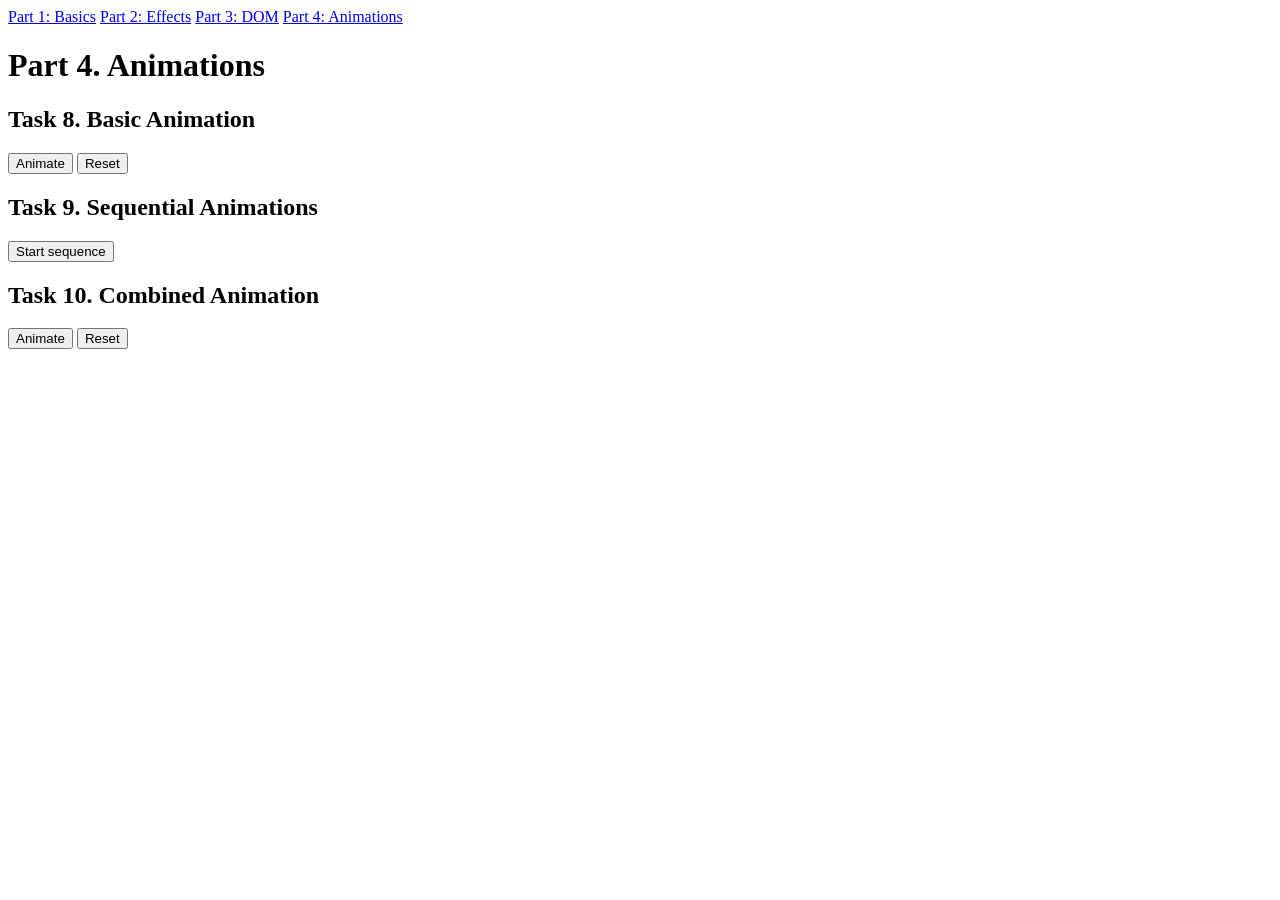
==== animations.html @ 281bb04a "Add files via upload" ====
<!DOCTYPE html>
<html lang="en">
<head>
  <meta charset="UTF-8">
  <meta name="viewport" content="width=device-width, initial-scale=1">
  <title>Part 4. Animations</title>
  <link rel="stylesheet" href="css/style.css">
</head>
<body>
  <nav>
    <a href="index.html">Part 1: Basics</a>
    <a href="effects.html">Part 2: Effects</a>
    <a href="dom.html">Part 3: DOM</a>
    <a href="animations.html" class="active">Part 4: Animations</a>
  </nav>

  <main>
    <h1>Part 4. Animations</h1>

    <section>
      <h2>Task 8. Basic Animation</h2>
      <button id="a8">Animate</button>
      <button id="r8">Reset</button>
      <div class="stage"><div class="box" id="box8"></div></div>
    </section>

    <section>
      <h2>Task 9. Sequential Animations</h2>
      <button id="a9">Start sequence</button>
      <div class="stage"><div class="box" id="box9"></div></div>
    </section>

    <section>
      <h2>Task 10. Combined Animation</h2>
      <button id="a10">Animate</button>
      <button id="r10">Reset</button>
      <div class="stage"><div class="box" id="box10"></div></div>
    </section>
  </main>

  <script src="https://code.jquery.com/jquery-3.7.1.min.js"></script>
  <script src="js/animations.js"></script>
</body>
</html>
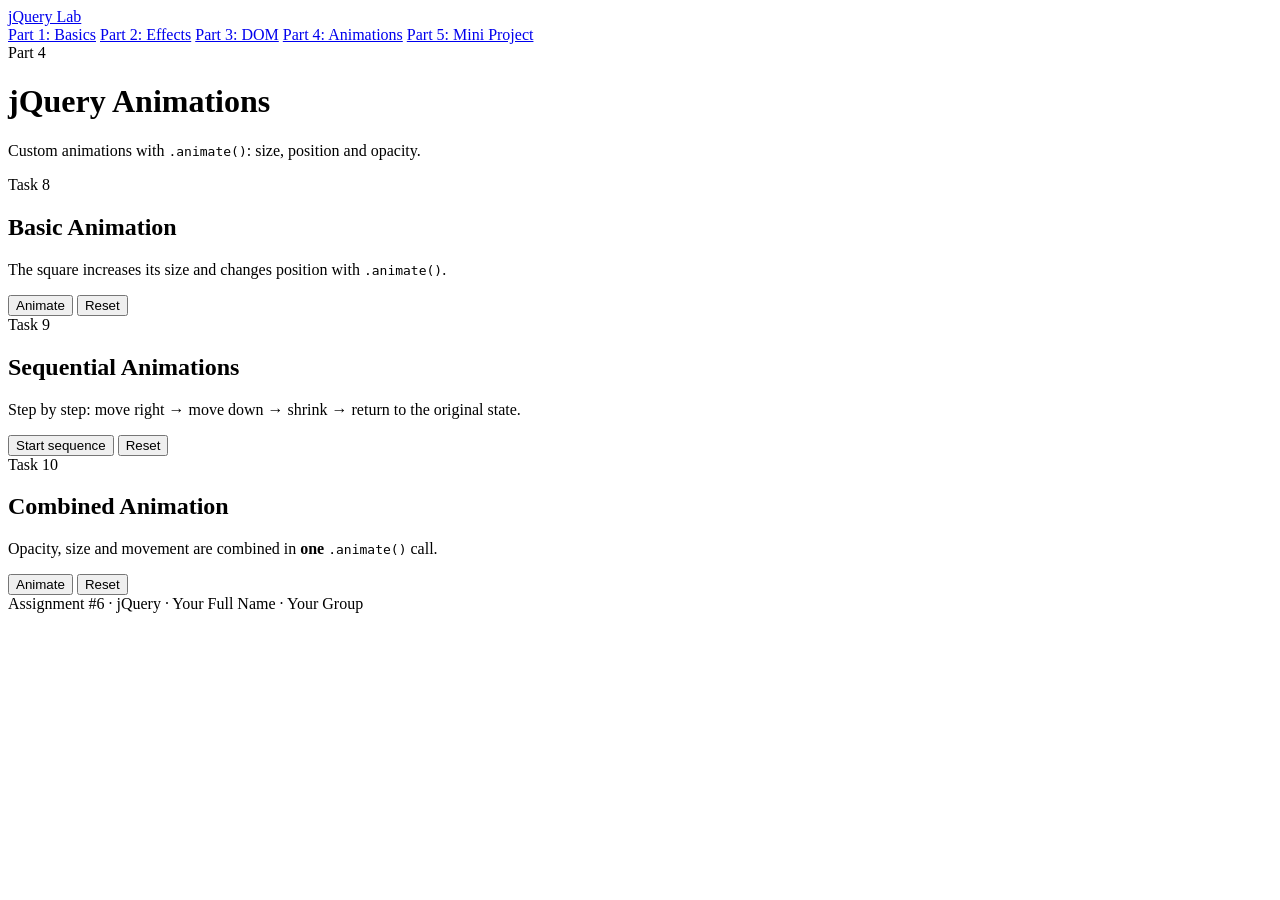
==== commit 42724e11: "Add files via upload" ====
--- a/animations.html
+++ b/animations.html
@@ -3,40 +3,60 @@
 <head>
   <meta charset="UTF-8">
   <meta name="viewport" content="width=device-width, initial-scale=1">
-  <title>Part 4. Animations</title>
+  <title>Part 4 | jQuery Lab</title>
   <link rel="stylesheet" href="css/style.css">
 </head>
 <body>
-  <nav>
-    <a href="index.html">Part 1: Basics</a>
-    <a href="effects.html">Part 2: Effects</a>
-    <a href="dom.html">Part 3: DOM</a>
-    <a href="animations.html" class="active">Part 4: Animations</a>
-  </nav>
+  <header class="navbar">
+    <a class="brand" href="index.html">jQuery Lab</a>
+    <nav class="nav-links">
+      <a href="index.html">Part 1: Basics</a>
+      <a href="effects.html">Part 2: Effects</a>
+      <a href="dom.html">Part 3: DOM</a>
+      <a href="animations.html" class="active">Part 4: Animations</a>
+      <a href="project.html">Part 5: Mini Project</a>
+    </nav>
+  </header>
 
-  <main>
-    <h1>Part 4. Animations</h1>
+  <div class="hero">
+    <span class="tag">Part 4</span>
+    <h1>jQuery <span>Animations</span></h1>
+    <p>Custom animations with <code>.animate()</code>: size, position and opacity.</p>
+  </div>
 
-    <section>
-      <h2>Task 8. Basic Animation</h2>
-      <button id="a8">Animate</button>
-      <button id="r8">Reset</button>
+  <main class="container">
+    <section class="card">
+      <div class="card-head"><span class="badge">Task 8</span><h2>Basic Animation</h2></div>
+      <p class="desc">The square increases its size and changes position with <code>.animate()</code>.</p>
       <div class="stage"><div class="box" id="box8"></div></div>
+      <div class="btns">
+        <button class="btn" id="a8">Animate</button>
+        <button class="btn ghost" id="r8">Reset</button>
+      </div>
     </section>
 
-    <section>
-      <h2>Task 9. Sequential Animations</h2>
-      <button id="a9">Start sequence</button>
+    <section class="card">
+      <div class="card-head"><span class="badge">Task 9</span><h2>Sequential Animations</h2></div>
+      <p class="desc">Step by step: move right → move down → shrink → return to the original state.</p>
       <div class="stage"><div class="box" id="box9"></div></div>
+      <div class="btns">
+        <button class="btn" id="a9">Start sequence</button>
+        <button class="btn ghost" id="r9">Reset</button>
+      </div>
     </section>
 
-    <section>
-      <h2>Task 10. Combined Animation</h2>
-      <button id="a10">Animate</button>
-      <button id="r10">Reset</button>
+    <section class="card">
+      <div class="card-head"><span class="badge">Task 10</span><h2>Combined Animation</h2></div>
+      <p class="desc">Opacity, size and movement are combined in <b>one</b> <code>.animate()</code> call.</p>
       <div class="stage"><div class="box" id="box10"></div></div>
+      <div class="btns">
+        <button class="btn" id="a10">Animate</button>
+        <button class="btn ghost" id="r10">Reset</button>
+      </div>
     </section>
   </main>
+
+  <footer>Assignment #6 · jQuery · Your Full Name · Your Group</footer>
 
   <script src="https://code.jquery.com/jquery-3.7.1.min.js"></script>
   <script src="js/animations.js"></script>
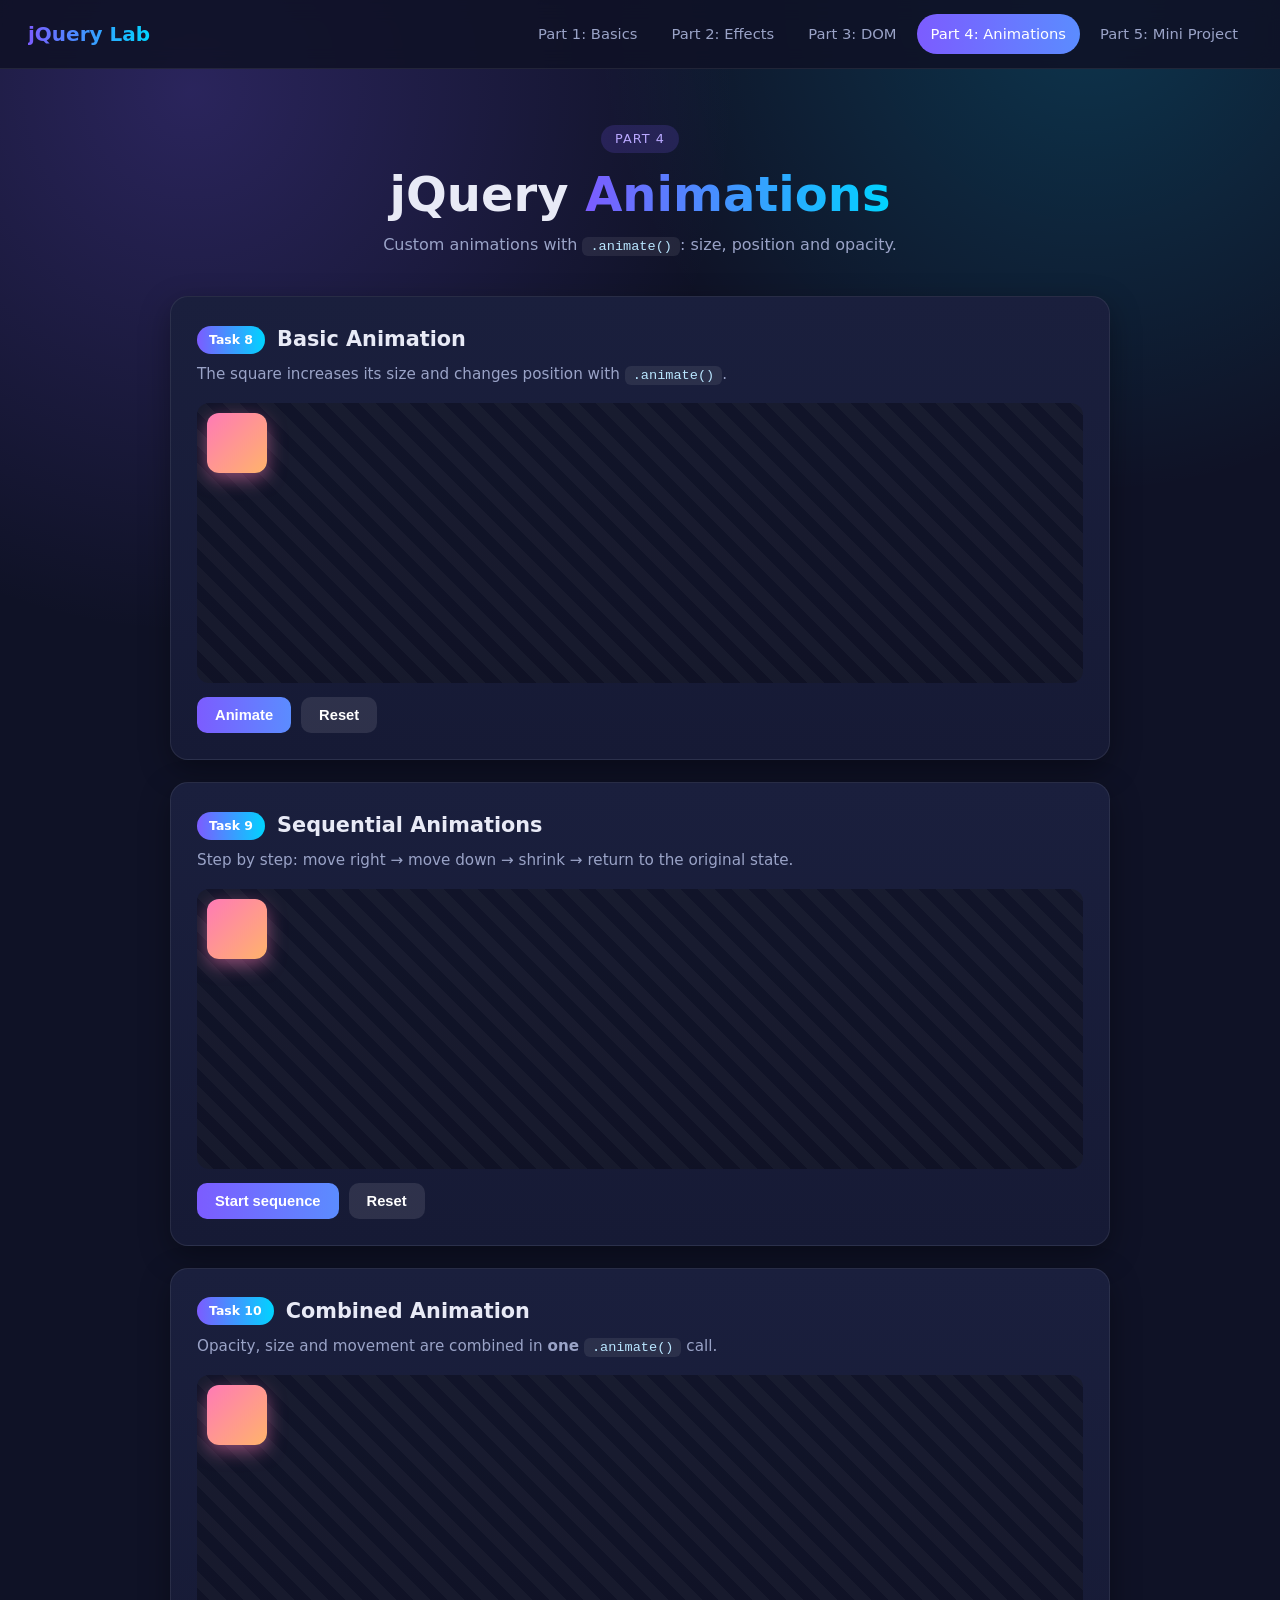
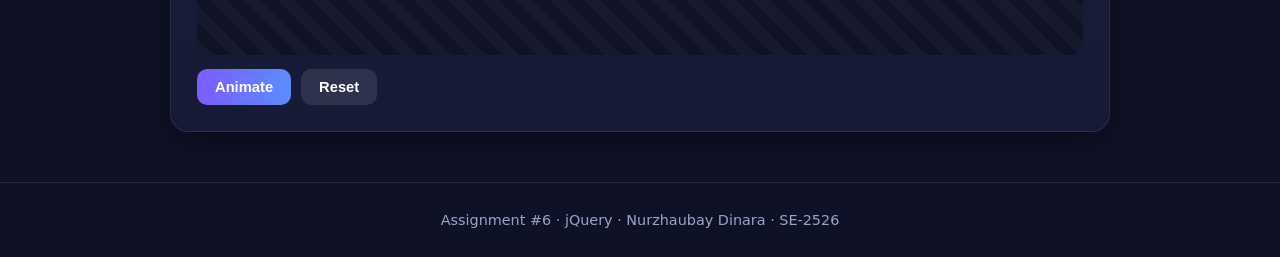
==== commit 428e2b25: "Update animations.html Updated footer with author's name and group information." ====
--- a/animations.html
+++ b/animations.html
@@ -56,9 +56,9 @@
     </section>
   </main>
 
-  <footer>Assignment #6 · jQuery · Your Full Name · Your Group</footer>
+  <footer>Assignment #6 · jQuery · Nurzhaubay Dinara · SE-2526</footer>
 
   <script src="https://code.jquery.com/jquery-3.7.1.min.js"></script>
   <script src="js/animations.js"></script>
 </body>
-</html>+</html>
--- a/css/style.css
+++ b/css/style.css
@@ -0,0 +1,166 @@
+:root {
+  --bg: #0f1226;
+  --card: #1a1f3d;
+  --text: #e8eaf6;
+  --muted: #9aa3c7;
+  --primary: #7c5cff;
+  --cyan: #00d4ff;
+  --pink: #ff7ab6;
+}
+
+* { margin: 0; padding: 0; box-sizing: border-box; }
+
+body {
+  font-family: "Segoe UI", system-ui, -apple-system, Roboto, Arial, sans-serif;
+  background: var(--bg);
+  background-image:
+    radial-gradient(circle at 15% 10%, rgba(124, 92, 255, .25), transparent 40%),
+    radial-gradient(circle at 85% 0%, rgba(0, 212, 255, .18), transparent 35%);
+  background-attachment: fixed;
+  color: var(--text);
+  line-height: 1.6;
+  min-height: 100vh;
+}
+
+/* ---------- NAVBAR ---------- */
+.navbar {
+  position: sticky; top: 0; z-index: 50;
+  display: flex; align-items: center; justify-content: space-between;
+  flex-wrap: wrap; gap: 10px;
+  padding: 14px 28px;
+  background: rgba(15, 18, 38, .88);
+  backdrop-filter: blur(10px);
+  border-bottom: 1px solid rgba(255, 255, 255, .08);
+}
+.brand {
+  font-weight: 800; font-size: 1.25rem; text-decoration: none;
+  background: linear-gradient(90deg, var(--primary), var(--cyan));
+  -webkit-background-clip: text; background-clip: text; color: transparent;
+}
+.nav-links { display: flex; gap: 6px; flex-wrap: wrap; }
+.nav-links a {
+  color: var(--muted); text-decoration: none;
+  padding: 8px 14px; border-radius: 999px; font-size: .92rem;
+  transition: .2s;
+}
+.nav-links a:hover { color: #fff; background: rgba(255, 255, 255, .08); }
+.nav-links a.active { color: #fff; background: linear-gradient(90deg, var(--primary), #5b8cff); }
+
+/* ---------- HERO ---------- */
+.hero { text-align: center; padding: 56px 20px 28px; }
+.hero .tag {
+  display: inline-block; padding: 4px 14px; border-radius: 999px;
+  background: rgba(124, 92, 255, .18); color: #b9a8ff;
+  font-size: .8rem; letter-spacing: .08em; text-transform: uppercase;
+  margin-bottom: 14px;
+}
+.hero h1 { font-size: clamp(2rem, 5vw, 3rem); line-height: 1.15; margin-bottom: 10px; }
+.hero h1 span {
+  background: linear-gradient(90deg, var(--primary), var(--cyan));
+  -webkit-background-clip: text; background-clip: text; color: transparent;
+}
+.hero p { color: var(--muted); max-width: 640px; margin: 0 auto; }
+
+/* ---------- CARDS ---------- */
+.container { max-width: 980px; margin: 0 auto; padding: 10px 20px 50px; display: grid; gap: 22px; }
+.card {
+  background: linear-gradient(180deg, var(--card), #161a35);
+  border: 1px solid rgba(255, 255, 255, .08);
+  border-radius: 18px; padding: 26px;
+  box-shadow: 0 10px 30px rgba(0, 0, 0, .35);
+}
+.card-head { display: flex; align-items: center; gap: 12px; margin-bottom: 6px; flex-wrap: wrap; }
+.card-head h2 { font-size: 1.3rem; }
+.badge {
+  padding: 4px 12px; border-radius: 999px; font-size: .78rem; font-weight: 700;
+  background: linear-gradient(90deg, var(--primary), var(--cyan)); color: #fff;
+}
+.desc { color: var(--muted); margin-bottom: 16px; font-size: .95rem; }
+.demo {
+  background: rgba(0, 0, 0, .25);
+  border: 1px dashed rgba(255, 255, 255, .15);
+  border-radius: 12px; padding: 18px; margin-bottom: 14px;
+}
+.demo h3 { margin-bottom: 8px; }
+.demo p { margin-bottom: 6px; }
+.status { font-weight: 700; color: #2ee59d; }
+code { background: rgba(255, 255, 255, .08); padding: 2px 8px; border-radius: 6px; color: #b9e6ff; font-size: .85rem; }
+
+/* ---------- BUTTONS ---------- */
+.btns { display: flex; gap: 10px; flex-wrap: wrap; }
+.btn {
+  border: 0; cursor: pointer; color: #fff; font-weight: 600; font-size: .92rem;
+  padding: 10px 18px; border-radius: 10px;
+  background: linear-gradient(90deg, var(--primary), #5b8cff);
+  transition: transform .15s, box-shadow .15s;
+}
+.btn:hover { transform: translateY(-2px); box-shadow: 0 6px 18px rgba(124, 92, 255, .45); }
+.btn.alt { background: linear-gradient(90deg, #00a6d6, var(--cyan)); }
+.btn.warn { background: linear-gradient(90deg, #ff5e7e, var(--pink)); }
+.btn.ghost { background: rgba(255, 255, 255, .1); }
+
+/* ---------- MEDIA / PANEL / LIST ---------- */
+.pic { width: 100%; max-width: 320px; border-radius: 12px; display: block; }
+.panel {
+  background: rgba(124, 92, 255, .12);
+  border-left: 4px solid var(--primary);
+  padding: 16px; border-radius: 10px; margin-top: 14px;
+}
+.list { list-style: none; display: grid; gap: 8px; }
+.list li {
+  padding: 10px 14px; border-radius: 10px;
+  background: rgba(255, 255, 255, .06);
+  border-left: 4px solid var(--cyan);
+}
+
+/* ---------- FORM ---------- */
+label { display: block; font-size: .85rem; color: var(--muted); margin: 10px 0 4px; }
+input[type="text"], input[type="email"] {
+  width: 100%; max-width: 360px; padding: 11px 14px; border-radius: 10px;
+  border: 1px solid rgba(255, 255, 255, .15);
+  background: rgba(255, 255, 255, .06); color: var(--text); font-size: 1rem; outline: none;
+}
+input:focus { border-color: var(--primary); box-shadow: 0 0 0 3px rgba(124, 92, 255, .3); }
+.out { margin-top: 14px; padding: 14px; border-radius: 10px; background: rgba(0, 212, 255, .08); }
+.out b { color: var(--cyan); }
+
+/* ---------- ANIMATION STAGE ---------- */
+.stage {
+  position: relative; height: 280px; border-radius: 12px; overflow: hidden; margin-bottom: 14px;
+  background:
+    repeating-linear-gradient(45deg, rgba(255, 255, 255, .03) 0 12px, transparent 12px 24px),
+    rgba(0, 0, 0, .3);
+}
+.box {
+  position: absolute; top: 10px; left: 10px; width: 60px; height: 60px; border-radius: 12px;
+  background: linear-gradient(135deg, var(--pink), #ffb36b);
+  box-shadow: 0 6px 18px rgba(255, 122, 182, .5);
+}
+
+/* ---------- ACCORDION ---------- */
+.accordion { display: grid; gap: 10px; margin-bottom: 14px; }
+.acc-item {
+  border: 1px solid rgba(255, 255, 255, .1); border-radius: 12px; overflow: hidden;
+  background: rgba(0, 0, 0, .2);
+}
+.acc-head {
+  display: flex; justify-content: space-between; align-items: center;
+  padding: 16px 18px; cursor: pointer; font-weight: 600; transition: background .2s;
+}
+.acc-head:hover { background: rgba(255, 255, 255, .06); }
+.acc-item.open .acc-head { background: rgba(124, 92, 255, .22); }
+.acc-arrow { transition: transform .3s; color: var(--cyan); }
+.acc-item.open .acc-arrow { transform: rotate(180deg); }
+.acc-body { display: none; padding: 14px 18px 18px; color: var(--muted); }
+.counter { color: var(--muted); margin-top: 12px; font-size: .9rem; }
+
+/* ---------- FOOTER ---------- */
+footer {
+  text-align: center; color: var(--muted); padding: 26px; font-size: .9rem;
+  border-top: 1px solid rgba(255, 255, 255, .08);
+}
+
+@media (max-width: 600px) {
+  .navbar { padding: 12px 14px; }
+  .card { padding: 18px; }
+}
